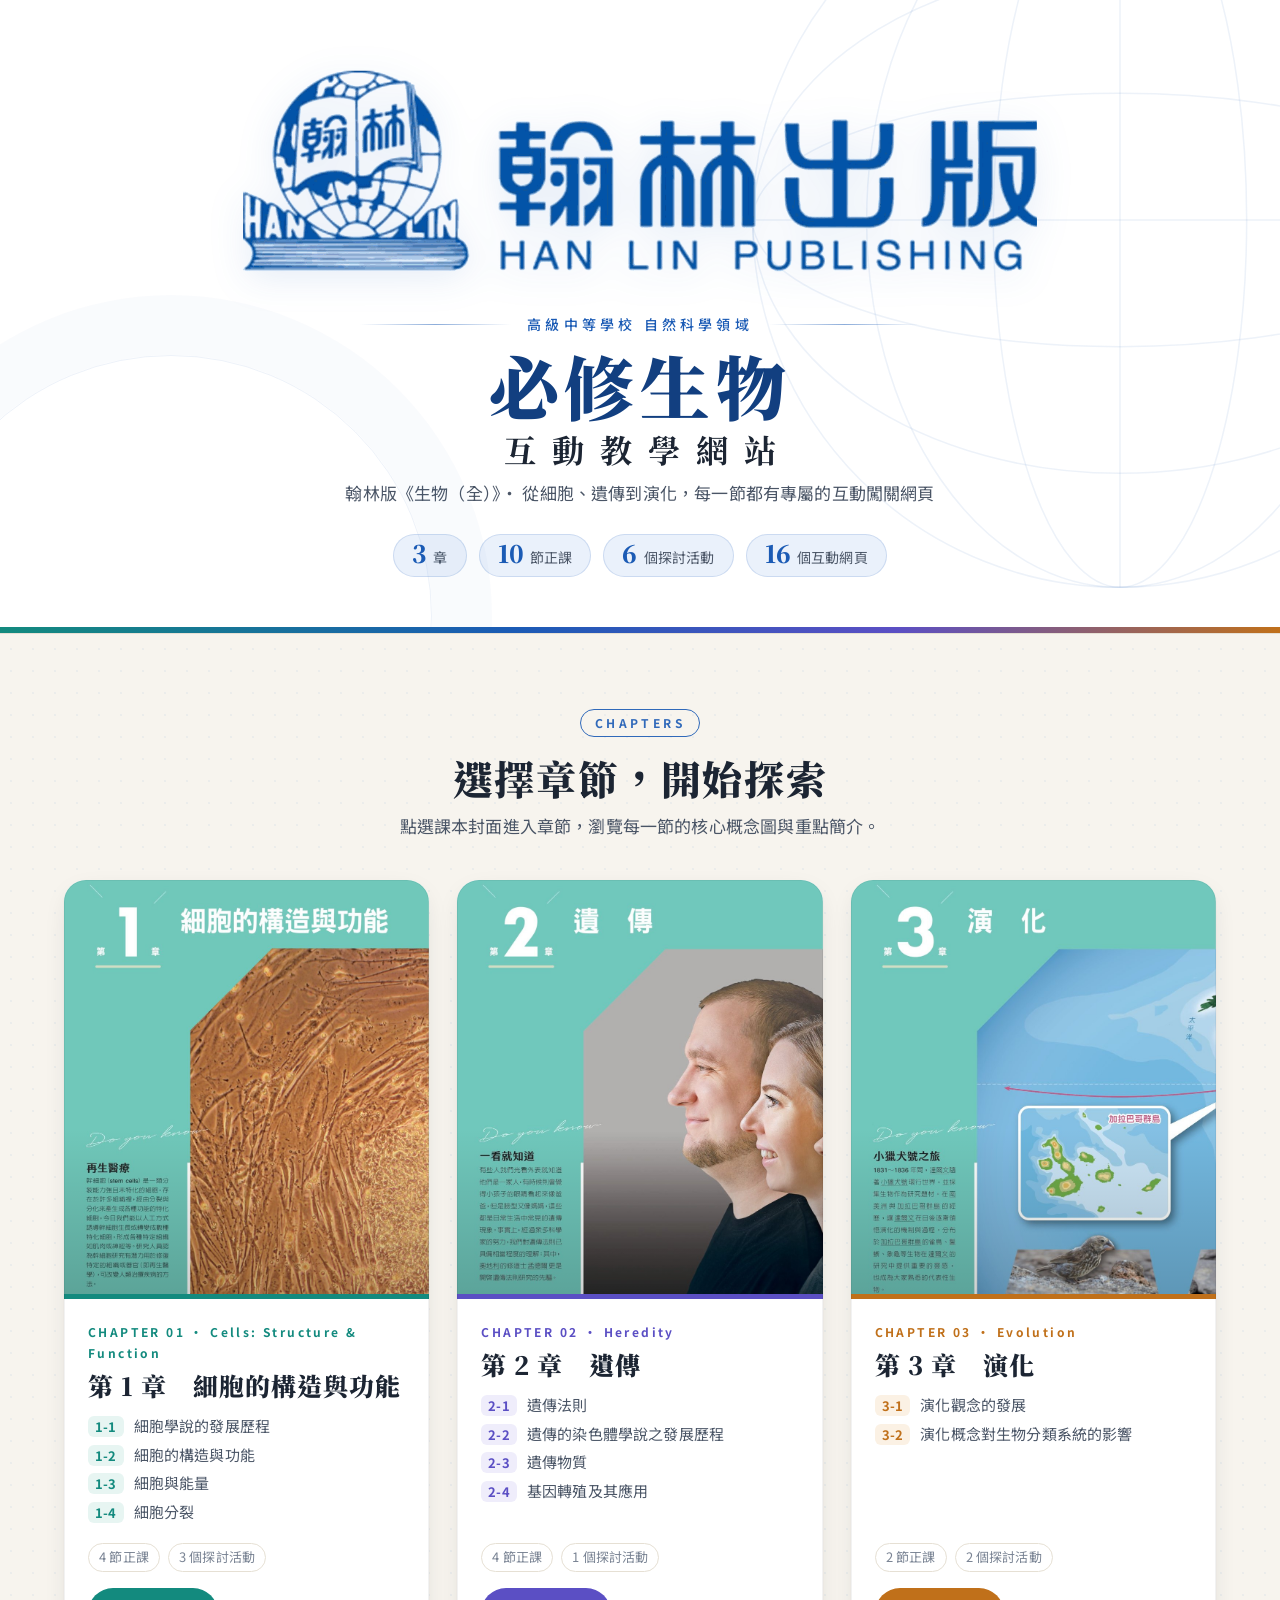
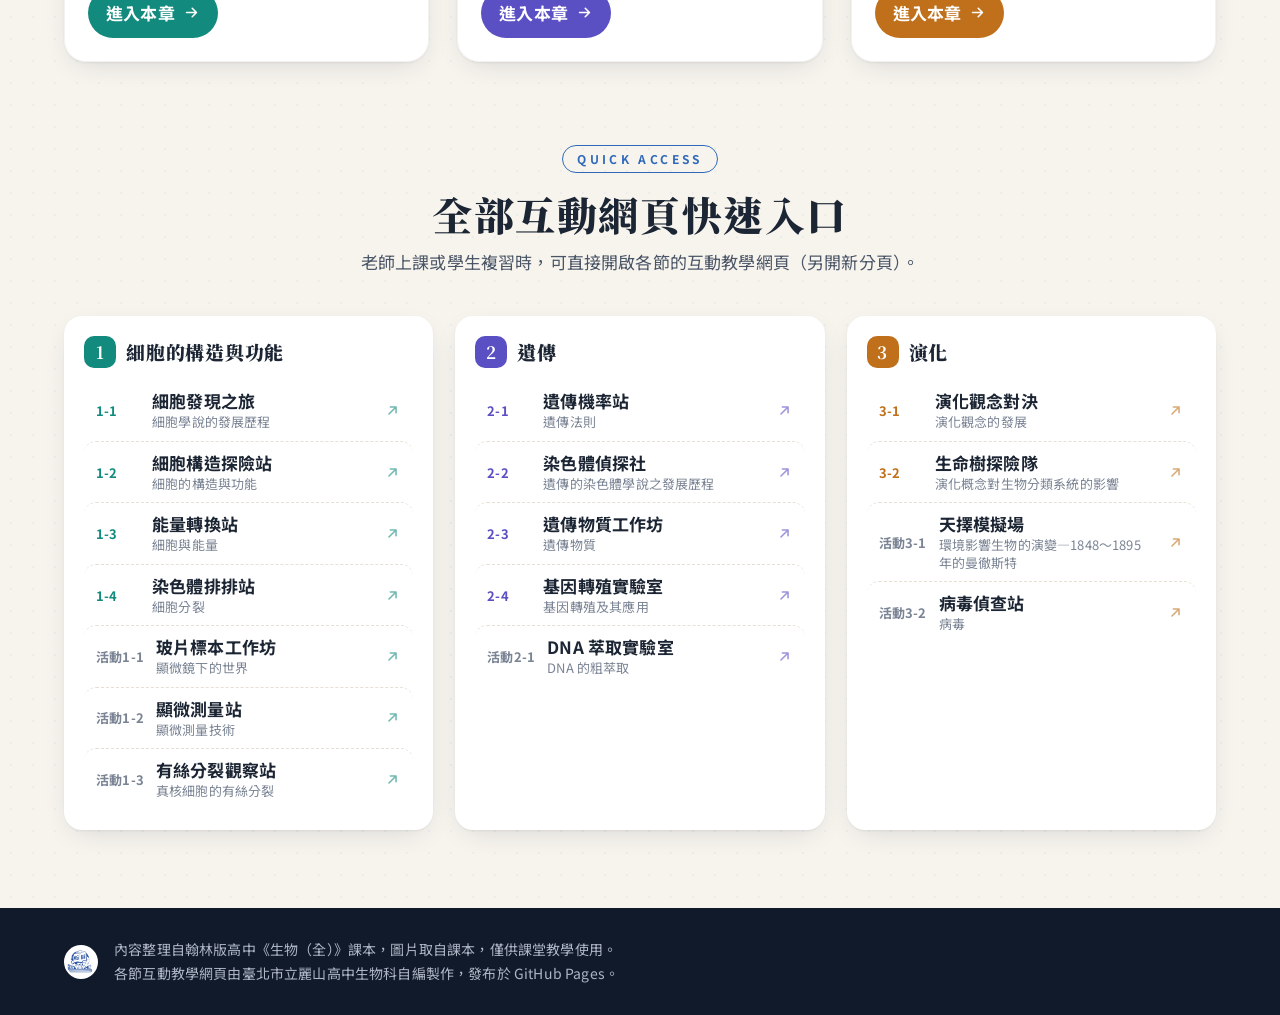
==== index.html @ 683e41cd "feat: 發布翰林版必修生物質感新版集合教學網站" ====
<!doctype html>
<html lang="zh-Hant">
<head>
<meta charset="utf-8">
<meta name="viewport" content="width=device-width, initial-scale=1">
<title>翰林版 必修生物｜互動教學網站</title>
<meta name="description" content="翰林版高中必修生物（生物（全））三章十節與探討活動的互動教學網頁入口">
<meta name="theme-color" content="#1b5bb5">
<link rel="icon" href="img/hanlin-logo.png">
<link rel="preconnect" href="https://fonts.googleapis.com">
<link rel="preconnect" href="https://fonts.gstatic.com" crossorigin>
<link href="https://fonts.googleapis.com/css2?family=Noto+Sans+TC:wght@400;500;700&family=Noto+Serif+TC:wght@600;700;900&display=swap" rel="stylesheet">
<link rel="stylesheet" href="style.css">
<script>document.documentElement.classList.add('js')</script>
</head>
<body class="home">
<header class="hero">
  <svg class="globe" viewBox="0 0 600 600" aria-hidden="true">
    <g fill="none" stroke="currentColor" stroke-width="1.2">
      <circle cx="300" cy="300" r="290"/>
      <ellipse cx="300" cy="300" rx="200" ry="290"/><ellipse cx="300" cy="300" rx="100" ry="290"/><line x1="300" y1="10" x2="300" y2="590"/>
      <ellipse cx="300" cy="300" rx="290" ry="200"/><ellipse cx="300" cy="300" rx="290" ry="100"/><line x1="10" y1="300" x2="590" y2="300"/>
    </g>
  </svg>
  <div class="hero-in">
    <img class="hero-logo" src="img/hanlin-logo-wide.png" alt="翰林出版 HAN LIN PUBLISHING" width="1240" height="324">
    <div class="hero-rule"><span></span><em>高級中等學校 自然科學領域</em><span></span></div>
    <h1>必修生物<span>互動教學網站</span></h1>
    <p class="hero-sub">翰林版《生物（全）》· 從細胞、遺傳到演化，每一節都有專屬的互動闖關網頁</p>
    <ul class="stats">
      <li><b>3</b><span>章</span></li><li><b>10</b><span>節正課</span></li><li><b>6</b><span>個探討活動</span></li><li><b>16</b><span>個互動網頁</span></li>
    </ul>
  </div>
</header>
<main>
  <section class="wrap">
    <div class="sec-head reveal"><span class="eyebrow">CHAPTERS</span><h2>選擇章節，開始探索</h2><p>點選課本封面進入章節，瀏覽每一節的核心概念圖與重點簡介。</p></div>
    <div class="ch-grid">
      <a class="ch-card reveal" href="chapter1.html" style="--a:#138a7e;--a2:#5cc3b4;--t:#e7f5f2">
        <div class="ch-cover"><img src="img/cover1.jpg" alt="第1章 細胞的構造與功能 課本封面" loading="lazy"></div>
        <div class="ch-body">
          <div class="ch-kicker">CHAPTER 01 · Cells: Structure &amp; Function</div>
          <h2>第 1 章　細胞的構造與功能</h2>
          <ul class="ch-list"><li><span>1-1</span>細胞學說的發展歷程</li><li><span>1-2</span>細胞的構造與功能</li><li><span>1-3</span>細胞與能量</li><li><span>1-4</span>細胞分裂</li></ul>
          <div class="ch-meta"><span>4 節正課</span><span>3 個探討活動</span></div>
          <span class="ch-go">進入本章 <svg class="ic" viewBox="0 0 24 24" aria-hidden="true"><path d="M5 12h14M13 6l6 6-6 6" fill="none" stroke="currentColor" stroke-width="2.2" stroke-linecap="round" stroke-linejoin="round"/></svg></span>
        </div>
      </a>
      <a class="ch-card reveal" href="chapter2.html" style="--a:#5b4fc4;--a2:#9d93ec;--t:#efedfb">
        <div class="ch-cover"><img src="img/cover2.jpg" alt="第2章 遺傳 課本封面" loading="lazy"></div>
        <div class="ch-body">
          <div class="ch-kicker">CHAPTER 02 · Heredity</div>
          <h2>第 2 章　遺傳</h2>
          <ul class="ch-list"><li><span>2-1</span>遺傳法則</li><li><span>2-2</span>遺傳的染色體學說之發展歷程</li><li><span>2-3</span>遺傳物質</li><li><span>2-4</span>基因轉殖及其應用</li></ul>
          <div class="ch-meta"><span>4 節正課</span><span>1 個探討活動</span></div>
          <span class="ch-go">進入本章 <svg class="ic" viewBox="0 0 24 24" aria-hidden="true"><path d="M5 12h14M13 6l6 6-6 6" fill="none" stroke="currentColor" stroke-width="2.2" stroke-linecap="round" stroke-linejoin="round"/></svg></span>
        </div>
      </a>
      <a class="ch-card reveal" href="chapter3.html" style="--a:#c0701a;--a2:#eab061;--t:#fbf1e4">
        <div class="ch-cover"><img src="img/cover3.jpg" alt="第3章 演化 課本封面" loading="lazy"></div>
        <div class="ch-body">
          <div class="ch-kicker">CHAPTER 03 · Evolution</div>
          <h2>第 3 章　演化</h2>
          <ul class="ch-list"><li><span>3-1</span>演化觀念的發展</li><li><span>3-2</span>演化概念對生物分類系統的影響</li></ul>
          <div class="ch-meta"><span>2 節正課</span><span>2 個探討活動</span></div>
          <span class="ch-go">進入本章 <svg class="ic" viewBox="0 0 24 24" aria-hidden="true"><path d="M5 12h14M13 6l6 6-6 6" fill="none" stroke="currentColor" stroke-width="2.2" stroke-linecap="round" stroke-linejoin="round"/></svg></span>
        </div>
      </a>
    </div>
  </section>
  <section class="wrap quick-wrap">
    <div class="sec-head reveal"><span class="eyebrow">QUICK ACCESS</span><h2>全部互動網頁快速入口</h2><p>老師上課或學生複習時，可直接開啟各節的互動教學網頁（另開新分頁）。</p></div>
    <div class="quick"><div class="qcol reveal" style="--a:#138a7e;--t:#e7f5f2"><h3><b>1</b>細胞的構造與功能</h3><a target="_blank" rel="noopener" href="https://froglssh.github.io/cell-discovery-journey-v2-web/" class="q"><span class="q-code">1-1</span><span class="q-t">細胞發現之旅<small>細胞學說的發展歷程</small></span><svg class="ic" viewBox="0 0 24 24" aria-hidden="true"><path d="M7 17 17 7M9 7h8v8" fill="none" stroke="currentColor" stroke-width="2.2" stroke-linecap="round" stroke-linejoin="round"/></svg></a><a target="_blank" rel="noopener" href="https://froglssh.github.io/cell-structure-exploration-v2-web/" class="q"><span class="q-code">1-2</span><span class="q-t">細胞構造探險站<small>細胞的構造與功能</small></span><svg class="ic" viewBox="0 0 24 24" aria-hidden="true"><path d="M7 17 17 7M9 7h8v8" fill="none" stroke="currentColor" stroke-width="2.2" stroke-linecap="round" stroke-linejoin="round"/></svg></a><a target="_blank" rel="noopener" href="https://froglssh.github.io/energy-conversion-station-v2-web/" class="q"><span class="q-code">1-3</span><span class="q-t">能量轉換站<small>細胞與能量</small></span><svg class="ic" viewBox="0 0 24 24" aria-hidden="true"><path d="M7 17 17 7M9 7h8v8" fill="none" stroke="currentColor" stroke-width="2.2" stroke-linecap="round" stroke-linejoin="round"/></svg></a><a target="_blank" rel="noopener" href="https://froglssh.github.io/chromosome-sorting-v2-web/" class="q"><span class="q-code">1-4</span><span class="q-t">染色體排排站<small>細胞分裂</small></span><svg class="ic" viewBox="0 0 24 24" aria-hidden="true"><path d="M7 17 17 7M9 7h8v8" fill="none" stroke="currentColor" stroke-width="2.2" stroke-linecap="round" stroke-linejoin="round"/></svg></a><a target="_blank" rel="noopener" href="https://froglssh.github.io/slide-preparation-workshop-v2-web/" class="q q-lab"><span class="q-code">活動1-1</span><span class="q-t">玻片標本工作坊<small>顯微鏡下的世界</small></span><svg class="ic" viewBox="0 0 24 24" aria-hidden="true"><path d="M7 17 17 7M9 7h8v8" fill="none" stroke="currentColor" stroke-width="2.2" stroke-linecap="round" stroke-linejoin="round"/></svg></a><a target="_blank" rel="noopener" href="https://froglssh.github.io/micrometry-station-v2-web/" class="q q-lab"><span class="q-code">活動1-2</span><span class="q-t">顯微測量站<small>顯微測量技術</small></span><svg class="ic" viewBox="0 0 24 24" aria-hidden="true"><path d="M7 17 17 7M9 7h8v8" fill="none" stroke="currentColor" stroke-width="2.2" stroke-linecap="round" stroke-linejoin="round"/></svg></a><a target="_blank" rel="noopener" href="https://froglssh.github.io/mitosis-observation-station-v2-web/" class="q q-lab"><span class="q-code">活動1-3</span><span class="q-t">有絲分裂觀察站<small>真核細胞的有絲分裂</small></span><svg class="ic" viewBox="0 0 24 24" aria-hidden="true"><path d="M7 17 17 7M9 7h8v8" fill="none" stroke="currentColor" stroke-width="2.2" stroke-linecap="round" stroke-linejoin="round"/></svg></a></div><div class="qcol reveal" style="--a:#5b4fc4;--t:#efedfb"><h3><b>2</b>遺傳</h3><a target="_blank" rel="noopener" href="https://froglssh.github.io/genetics-probability-v2-web/" class="q"><span class="q-code">2-1</span><span class="q-t">遺傳機率站<small>遺傳法則</small></span><svg class="ic" viewBox="0 0 24 24" aria-hidden="true"><path d="M7 17 17 7M9 7h8v8" fill="none" stroke="currentColor" stroke-width="2.2" stroke-linecap="round" stroke-linejoin="round"/></svg></a><a target="_blank" rel="noopener" href="https://froglssh.github.io/chromosome-detective-v2-web/" class="q"><span class="q-code">2-2</span><span class="q-t">染色體偵探社<small>遺傳的染色體學說之發展歷程</small></span><svg class="ic" viewBox="0 0 24 24" aria-hidden="true"><path d="M7 17 17 7M9 7h8v8" fill="none" stroke="currentColor" stroke-width="2.2" stroke-linecap="round" stroke-linejoin="round"/></svg></a><a target="_blank" rel="noopener" href="https://froglssh.github.io/genetic-material-workshop-v2-web/" class="q"><span class="q-code">2-3</span><span class="q-t">遺傳物質工作坊<small>遺傳物質</small></span><svg class="ic" viewBox="0 0 24 24" aria-hidden="true"><path d="M7 17 17 7M9 7h8v8" fill="none" stroke="currentColor" stroke-width="2.2" stroke-linecap="round" stroke-linejoin="round"/></svg></a><a target="_blank" rel="noopener" href="https://froglssh.github.io/genetic-engineering-lab-v2-web/" class="q"><span class="q-code">2-4</span><span class="q-t">基因轉殖實驗室<small>基因轉殖及其應用</small></span><svg class="ic" viewBox="0 0 24 24" aria-hidden="true"><path d="M7 17 17 7M9 7h8v8" fill="none" stroke="currentColor" stroke-width="2.2" stroke-linecap="round" stroke-linejoin="round"/></svg></a><a target="_blank" rel="noopener" href="https://froglssh.github.io/dna-extraction-lab-v2-web/" class="q q-lab"><span class="q-code">活動2-1</span><span class="q-t">DNA 萃取實驗室<small>DNA 的粗萃取</small></span><svg class="ic" viewBox="0 0 24 24" aria-hidden="true"><path d="M7 17 17 7M9 7h8v8" fill="none" stroke="currentColor" stroke-width="2.2" stroke-linecap="round" stroke-linejoin="round"/></svg></a></div><div class="qcol reveal" style="--a:#c0701a;--t:#fbf1e4"><h3><b>3</b>演化</h3><a target="_blank" rel="noopener" href="https://froglssh.github.io/evolution-concepts-duel-v2-web/" class="q"><span class="q-code">3-1</span><span class="q-t">演化觀念對決<small>演化觀念的發展</small></span><svg class="ic" viewBox="0 0 24 24" aria-hidden="true"><path d="M7 17 17 7M9 7h8v8" fill="none" stroke="currentColor" stroke-width="2.2" stroke-linecap="round" stroke-linejoin="round"/></svg></a><a target="_blank" rel="noopener" href="https://froglssh.github.io/tree-of-life-v2-web/" class="q"><span class="q-code">3-2</span><span class="q-t">生命樹探險隊<small>演化概念對生物分類系統的影響</small></span><svg class="ic" viewBox="0 0 24 24" aria-hidden="true"><path d="M7 17 17 7M9 7h8v8" fill="none" stroke="currentColor" stroke-width="2.2" stroke-linecap="round" stroke-linejoin="round"/></svg></a><a target="_blank" rel="noopener" href="https://froglssh.github.io/natural-selection-simulation-v2-web/" class="q q-lab"><span class="q-code">活動3-1</span><span class="q-t">天擇模擬場<small>環境影響生物的演變—1848～1895 年的曼徹斯特</small></span><svg class="ic" viewBox="0 0 24 24" aria-hidden="true"><path d="M7 17 17 7M9 7h8v8" fill="none" stroke="currentColor" stroke-width="2.2" stroke-linecap="round" stroke-linejoin="round"/></svg></a><a target="_blank" rel="noopener" href="https://froglssh.github.io/virus-investigation-station-v2-web/" class="q q-lab"><span class="q-code">活動3-2</span><span class="q-t">病毒偵查站<small>病毒</small></span><svg class="ic" viewBox="0 0 24 24" aria-hidden="true"><path d="M7 17 17 7M9 7h8v8" fill="none" stroke="currentColor" stroke-width="2.2" stroke-linecap="round" stroke-linejoin="round"/></svg></a></div></div>
  </section>
</main>
<footer class="foot">
  <div class="foot-in">
    <img src="img/hanlin-logo.png" alt="" width="34" height="34">
    <p>內容整理自翰林版高中《生物（全）》課本，圖片取自課本，僅供課堂教學使用。<br>各節互動教學網頁由臺北市立麗山高中生物科自編製作，發布於 GitHub Pages。</p>
  </div>
</footer>
<div class="lightbox" id="lightbox" hidden>
  <button class="lb-close" aria-label="關閉">×</button>
  <figure><img alt=""><figcaption></figcaption></figure>
</div>
<script src="app.js"></script>
</body>
</html>
---- style.css ----
/* 翰林版 必修生物 互動教學網站 */
:root{
  --hl:#1b5bb5;          /* 翰林藍 */
  --hl-d:#123f80;
  --ink:#1c2533;
  --ink-2:#4a5566;
  --ink-3:#7a8494;
  --paper:#f7f4ee;
  --card:#ffffff;
  --line:#e6e0d4;
  --a:#1b5bb5; --a2:#6a9be0; --t:#eaf1fb;
  --r:18px;
  --shadow:0 1px 2px rgba(28,37,51,.06),0 8px 28px -10px rgba(28,37,51,.18);
  --shadow-h:0 2px 4px rgba(28,37,51,.06),0 22px 48px -16px rgba(28,37,51,.30);
  --serif:"Noto Serif TC","Songti TC","PMingLiU",serif;
  --sans:"Noto Sans TC","PingFang TC","Microsoft JhengHei",system-ui,sans-serif;
}
*{box-sizing:border-box}
html{scroll-behavior:smooth;-webkit-text-size-adjust:100%}
body{margin:0;background:var(--paper);color:var(--ink);font-family:var(--sans);font-size:17px;line-height:1.75;letter-spacing:.01em;
  background-image:radial-gradient(rgba(27,91,181,.05) 1px,transparent 1px);background-size:22px 22px}
img{max-width:100%;display:block}
a{color:inherit}
.ic{width:1em;height:1em;flex:none}
.wrap{max-width:1200px;margin:0 auto;padding:0 24px}

/* ---------- reveal ---------- */
.js .reveal{opacity:0;transform:translateY(22px);transition:opacity .7s ease,transform .7s cubic-bezier(.2,.7,.2,1)}
.js .reveal.in{opacity:1;transform:none}
@media (prefers-reduced-motion:reduce){.js .reveal{opacity:1;transform:none;transition:none}html{scroll-behavior:auto}}

/* ---------- section heading ---------- */
.sec-head{text-align:center;max-width:720px;margin:0 auto 40px}
.eyebrow{display:inline-block;font:700 12px/1 var(--sans);letter-spacing:.28em;color:var(--a);padding:7px 14px;border:1px solid currentColor;border-radius:99px;opacity:.9}
.sec-head h2{font:900 clamp(28px,4vw,40px)/1.25 var(--serif);margin:16px 0 8px;letter-spacing:.04em}
.sec-head p{color:var(--ink-2);margin:0}

/* =============== HOME =============== */
.hero{position:relative;overflow:hidden;background:#fff;border-bottom:1px solid var(--line);padding:64px 24px 56px;text-align:center}
.hero::after{content:"";position:absolute;inset:auto 0 0 0;height:6px;background:linear-gradient(90deg,#138a7e,#1b5bb5 40%,#5b4fc4 70%,#c0701a)}
.globe{position:absolute;width:760px;right:-220px;top:-160px;color:rgba(27,91,181,.08);pointer-events:none}
.globe + .hero-in::before{content:"";position:absolute;width:520px;height:520px;left:-240px;bottom:-300px;border-radius:50%;border:1.2px solid rgba(27,91,181,.08);box-shadow:0 0 0 60px rgba(27,91,181,.025)}
.hero-in{position:relative;max-width:980px;margin:0 auto}
.hero-logo{width:min(820px,92%);height:auto;margin:0 auto;filter:drop-shadow(0 6px 18px rgba(27,91,181,.12));animation:rise .9s cubic-bezier(.2,.7,.2,1) both}
.hero-rule{display:flex;align-items:center;gap:16px;justify-content:center;margin:34px auto 8px;max-width:560px;color:var(--hl)}
.hero-rule span{flex:1;height:1px;background:linear-gradient(90deg,transparent,rgba(27,91,181,.5),transparent)}
.hero-rule em{font-style:normal;font-size:14px;letter-spacing:.3em;font-weight:500}
.hero h1{font:900 clamp(38px,6.4vw,70px)/1.15 var(--serif);margin:6px 0 10px;color:var(--hl-d);letter-spacing:.08em;animation:rise .9s .1s cubic-bezier(.2,.7,.2,1) both}
.hero h1 span{display:block;font-size:.46em;letter-spacing:.5em;color:var(--ink);font-weight:700;margin-top:6px;padding-left:.5em}
.hero-sub{color:var(--ink-2);margin:10px auto 26px;max-width:640px}
.stats{list-style:none;display:flex;justify-content:center;flex-wrap:wrap;gap:12px;margin:0;padding:0}
.stats li{display:flex;align-items:baseline;gap:6px;background:var(--t);border:1px solid rgba(27,91,181,.15);border-radius:99px;padding:6px 18px}
.stats b{font:900 24px/1 var(--serif);color:var(--hl)}
.stats span{font-size:14px;color:var(--ink-2)}
@keyframes rise{from{opacity:0;transform:translateY(16px)}to{opacity:1;transform:none}}

.home main > section{padding-top:72px;padding-bottom:8px}
.ch-grid{display:grid;grid-template-columns:repeat(3,1fr);gap:28px}
.ch-card{display:flex;flex-direction:column;text-decoration:none;background:var(--card);border-radius:22px;overflow:hidden;box-shadow:var(--shadow);transition:transform .45s cubic-bezier(.2,.7,.2,1),box-shadow .45s;position:relative;isolation:isolate}
.ch-card::before{content:"";position:absolute;inset:0;border-radius:inherit;border:1px solid rgba(0,0,0,.05);pointer-events:none;z-index:2}
.ch-card:hover{transform:translateY(-8px);box-shadow:var(--shadow-h)}
.ch-cover{aspect-ratio:3/3.4;overflow:hidden;background:var(--t);position:relative}
.ch-cover img{width:100%;height:100%;object-fit:cover;object-position:top;transition:transform 1.2s cubic-bezier(.2,.7,.2,1)}
.ch-card:hover .ch-cover img{transform:scale(1.06)}
.ch-cover::after{content:"";position:absolute;inset:auto 0 0 0;height:40%;background:linear-gradient(transparent,rgba(0,0,0,.18))}
.ch-body{padding:22px 24px 24px;display:flex;flex-direction:column;flex:1;border-top:5px solid var(--a)}
.ch-kicker{font-size:12px;letter-spacing:.2em;color:var(--a);font-weight:700}
.ch-body h2{font:900 25px/1.35 var(--serif);margin:6px 0 12px;letter-spacing:.04em}
.ch-list{list-style:none;margin:0 0 14px;padding:0;display:grid;gap:6px}
.ch-list li{font-size:15px;color:var(--ink-2);display:flex;gap:10px;align-items:baseline;line-height:1.5}
.ch-list span{font:700 13px/1 var(--sans);color:var(--a);background:var(--t);border-radius:6px;padding:4px 7px;flex:none}
.ch-meta{display:flex;gap:8px;margin-top:auto;padding-top:6px;font-size:13px;color:var(--ink-3)}
.ch-meta span{border:1px solid var(--line);border-radius:99px;padding:2px 10px}
.ch-go{margin-top:16px;display:inline-flex;align-items:center;gap:8px;font-weight:700;color:#fff;background:var(--a);align-self:flex-start;padding:10px 18px;border-radius:99px;transition:gap .3s,filter .3s}
.ch-card:hover .ch-go{gap:14px;filter:brightness(1.08)}

.quick-wrap{padding-bottom:40px}
.quick{display:grid;grid-template-columns:repeat(3,1fr);gap:22px}
.qcol{background:var(--card);border-radius:var(--r);padding:20px;box-shadow:var(--shadow)}
.qcol h3{display:flex;align-items:center;gap:10px;font:900 19px/1.3 var(--serif);margin:0 0 12px;letter-spacing:.04em}
.qcol h3 b{display:grid;place-items:center;width:32px;height:32px;border-radius:10px;background:var(--a);color:#fff;font-size:17px}
.q{display:flex;align-items:center;gap:12px;padding:10px 12px;border-radius:12px;text-decoration:none;transition:background .25s,transform .25s}
.q + .q{border-top:1px dashed var(--line)}
.q:hover{background:var(--t);transform:translateX(4px)}
.q-code{font:700 13px/1 var(--sans);color:var(--a);min-width:44px}
.q.q-lab .q-code{color:var(--ink-3)}
.q-t{flex:1;font-weight:700;line-height:1.35}
.q-t small{display:block;font-weight:400;font-size:13px;color:var(--ink-3)}
.q .ic{color:var(--a);opacity:.6}

/* =============== TOPBAR =============== */
.topbar{position:sticky;top:0;z-index:50;background:rgba(255,255,255,.86);backdrop-filter:saturate(1.4) blur(14px);-webkit-backdrop-filter:saturate(1.4) blur(14px);border-bottom:1px solid var(--line)}
.topbar-in{max-width:1200px;margin:0 auto;padding:10px 24px;display:flex;align-items:center;gap:20px}
.brand{display:flex;align-items:center;gap:10px;text-decoration:none;flex:none}
.brand img{width:40px;height:40px}
.brand-t{font:900 18px/1.1 var(--serif);color:var(--hl-d);letter-spacing:.08em}
.brand-t small{display:block;font:500 11px/1.2 var(--sans);letter-spacing:.2em;color:var(--hl)}
.nav{display:flex;gap:6px;margin-left:auto;overflow-x:auto;scrollbar-width:none}
.nav::-webkit-scrollbar{display:none}
.nav-ch{display:flex;align-items:center;gap:8px;text-decoration:none;padding:7px 14px 7px 8px;border-radius:99px;font-size:15px;color:var(--ink-2);white-space:nowrap;transition:background .25s,color .25s}
.nav-ch b{display:grid;place-items:center;width:24px;height:24px;border-radius:50%;background:#eef0f3;color:var(--ink-2);font-size:13px;transition:inherit}
.nav-ch:hover{background:#f1f3f6;color:var(--ink)}
.nav-ch.on{background:var(--a);color:#fff}
.nav-ch.on b{background:rgba(255,255,255,.25);color:#fff}

/* =============== CHAPTER =============== */
.ch-hero{background:linear-gradient(135deg,var(--t) 0%,#fff 70%);border-bottom:1px solid var(--line);position:relative;overflow:hidden}
.ch-hero::before{content:"";position:absolute;width:560px;height:560px;border-radius:50%;right:-160px;top:-220px;background:radial-gradient(circle,color-mix(in srgb,var(--a2) 35%,transparent),transparent 70%);opacity:.7}
.ch-hero-in{position:relative;max-width:1200px;margin:0 auto;padding:56px 24px 60px;display:grid;grid-template-columns:1.35fr .65fr;gap:48px;align-items:center}
.ch-hero .ch-kicker{font-size:13px}
.ch-hero h1{display:flex;align-items:center;gap:22px;margin:10px 0 18px}
.ch-hero h1 .big{font:900 clamp(96px,13vw,150px)/.8 var(--serif);color:var(--a);letter-spacing:-.02em;text-shadow:6px 6px 0 color-mix(in srgb,var(--a2) 35%,transparent)}
.ch-hero h1 .t{font:700 18px/1.4 var(--serif);color:var(--ink-2);letter-spacing:.1em}
.ch-hero h1 strong{display:block;font-weight:900;font-size:clamp(30px,4.4vw,48px);color:var(--ink);letter-spacing:.06em;line-height:1.2}
.lead{font-size:18px;color:var(--ink-2);max-width:620px;margin:0 0 24px}
.jump{display:flex;flex-wrap:wrap;gap:10px}
.jump a{display:inline-flex;align-items:center;gap:8px;text-decoration:none;background:#fff;border:1px solid var(--line);border-radius:99px;padding:6px 14px 6px 6px;font-size:15px;transition:border-color .25s,transform .25s,box-shadow .25s}
.jump a b{background:var(--a);color:#fff;border-radius:99px;padding:3px 9px;font-size:13px}
.jump a.j-lab b{background:var(--ink-2)}
.jump a:hover{border-color:var(--a);transform:translateY(-2px);box-shadow:0 6px 16px -8px rgba(0,0,0,.3)}
.ch-hero-cover{justify-self:center;width:min(300px,100%);transform:rotate(3deg);transition:transform .6s cubic-bezier(.2,.7,.2,1)}
.ch-hero-cover:hover{transform:rotate(0) scale(1.02)}
.ch-hero-cover img{border-radius:14px;box-shadow:0 30px 60px -24px rgba(0,0,0,.45),0 0 0 8px #fff}

.units{padding-top:64px}
.unit{display:grid;grid-template-columns:1.1fr .9fr;gap:0;background:var(--card);border-radius:24px;box-shadow:var(--shadow);overflow:hidden;margin-bottom:44px;scroll-margin-top:90px}
.unit.flip{grid-template-columns:.9fr 1.1fr}
.unit.flip .fig{order:2}
.fig{margin:0;background:linear-gradient(160deg,#fff,var(--t));padding:28px;display:flex;flex-direction:column;justify-content:center;gap:12px;position:relative}
.fig-btn{all:unset;cursor:zoom-in;position:relative;display:block;border-radius:14px;overflow:hidden;background:#fff;box-shadow:0 1px 0 rgba(0,0,0,.04),0 10px 30px -14px rgba(0,0,0,.25);transition:transform .5s cubic-bezier(.2,.7,.2,1),box-shadow .5s}
.fig-btn img{width:100%;height:auto;max-height:520px;object-fit:contain;margin:0 auto}
.fig-btn:hover{transform:translateY(-3px) scale(1.01);box-shadow:0 22px 44px -18px rgba(0,0,0,.35)}
.fig-btn:focus-visible{outline:3px solid var(--a);outline-offset:3px}
.zoom{position:absolute;right:10px;bottom:10px;display:inline-flex;align-items:center;gap:5px;font-size:13px;background:rgba(28,37,51,.72);color:#fff;border-radius:99px;padding:4px 11px;opacity:0;transform:translateY(4px);transition:.3s}
.fig-btn:hover .zoom,.fig-btn:focus-visible .zoom{opacity:1;transform:none}
.fig figcaption{font-size:13.5px;color:var(--ink-3);text-align:center}
.unit-body{padding:40px 44px;display:flex;flex-direction:column}
.unit-top{display:flex;align-items:center;gap:12px;flex-wrap:wrap}
.code{font:900 40px/1 var(--serif);color:var(--a);letter-spacing:.02em}
.code.sm{font-size:22px;font-family:var(--sans);font-weight:700;background:var(--t);padding:6px 12px;border-radius:10px}
.web-pill{font-size:13px;font-weight:700;color:var(--a);background:var(--t);border:1px solid color-mix(in srgb,var(--a) 25%,transparent);padding:4px 12px;border-radius:99px}
.unit-body h2{font:900 clamp(26px,3vw,34px)/1.3 var(--serif);margin:12px 0 14px;letter-spacing:.04em}
.intro{display:block;text-decoration:none;border-left:4px solid var(--a);padding:6px 0 6px 18px;margin:0 0 20px;border-radius:0 8px 8px 0;transition:background .3s}
.intro p{margin:0;color:var(--ink);text-align:justify}
.intro-hint{display:inline-flex;align-items:center;gap:6px;margin-top:8px;font-size:14px;font-weight:700;color:var(--a);opacity:.75;transition:opacity .3s,gap .3s}
.intro:hover{background:var(--t)}
.intro:hover .intro-hint{opacity:1;gap:10px}
.intro:hover p{text-decoration:underline;text-decoration-color:color-mix(in srgb,var(--a) 40%,transparent);text-underline-offset:5px}
.subs{background:#faf9f6;border:1px solid var(--line);border-radius:14px;padding:14px 18px;margin-bottom:16px}
.subs h3{margin:0 0 6px;font-size:14px;letter-spacing:.2em;color:var(--ink-3)}
.subs ol{margin:0;padding-left:1.2em;font-size:15.5px;color:var(--ink-2);line-height:1.8}
.subs li::marker{color:var(--a);font-weight:700}
.tags{display:flex;flex-wrap:wrap;gap:8px;margin-bottom:24px}
.tags span{font-size:13.5px;padding:3px 12px;border-radius:99px;background:#fff;border:1px solid var(--line);color:var(--ink-2)}
.tags span::before{content:"# ";color:var(--a);font-weight:700}
.btn{margin-top:auto;align-self:flex-start;display:inline-flex;align-items:center;gap:10px;text-decoration:none;font-weight:700;font-size:16px;color:#fff;background:linear-gradient(135deg,var(--a),color-mix(in srgb,var(--a) 70%,#000));padding:13px 24px;border-radius:99px;box-shadow:0 10px 24px -10px var(--a);transition:transform .3s,box-shadow .3s,gap .3s}
.btn:hover{transform:translateY(-2px);box-shadow:0 16px 30px -12px var(--a);gap:14px}
.btn.ghost{background:#fff;color:var(--a);border:1.5px solid var(--a);box-shadow:none}
.btn.ghost:hover{background:var(--a);color:#fff}

.labs{padding:40px 0 20px;scroll-margin-top:80px}
.lab-grid{display:grid;grid-template-columns:repeat(3,1fr);gap:26px}
.lab-grid.one{grid-template-columns:minmax(0,760px);justify-content:center}
.lab-grid.one .lab{flex-direction:row}
.lab-grid.one .lab-fig{flex:0 0 44%;aspect-ratio:auto}
.lab{display:flex;flex-direction:column;background:var(--card);border-radius:20px;overflow:hidden;box-shadow:var(--shadow);transition:transform .4s,box-shadow .4s;scroll-margin-top:90px}
.lab:hover{transform:translateY(-5px);box-shadow:var(--shadow-h)}
.lab-fig{border-radius:0!important;box-shadow:none!important;aspect-ratio:4/3;background:linear-gradient(160deg,#fff,var(--t))!important;display:flex!important;align-items:center;justify-content:center;padding:14px;transform:none!important}
.lab-fig img{max-height:100%;width:auto;max-width:100%;height:100%;object-fit:contain;border-radius:8px}
.lab-body{padding:22px 24px 24px;display:flex;flex-direction:column;flex:1}
.lab-body h3{font:900 21px/1.4 var(--serif);margin:12px 0 10px;letter-spacing:.03em}
.lab .intro{padding-left:14px;margin-bottom:18px;border-left-width:3px}
.lab .intro p{font-size:15.5px}

.pager{display:grid;grid-template-columns:1fr 1fr;gap:18px;margin:40px 0 70px}
.pg{text-decoration:none;background:var(--card);border-radius:16px;padding:18px 24px;box-shadow:var(--shadow);font:700 18px/1.4 var(--serif);transition:transform .3s,box-shadow .3s}
.pg small{display:block;font:500 13px/1.4 var(--sans);color:var(--ink-3);letter-spacing:.15em}
.pg.next{text-align:right}
.pg:hover{transform:translateY(-3px);box-shadow:var(--shadow-h)}

/* ---------- footer ---------- */
.foot{margin-top:60px;background:#101a2b;color:#aeb6c4;font-size:14px}
.home .foot{margin-top:70px}
.foot-in{max-width:1200px;margin:0 auto;padding:30px 24px;display:flex;gap:16px;align-items:center}
.foot img{background:#fff;border-radius:50%;padding:2px;flex:none}
.foot p{margin:0;line-height:1.7}

/* ---------- lightbox ---------- */
.lightbox{position:fixed;inset:0;z-index:100;background:rgba(12,18,28,.9);display:grid;place-items:center;padding:28px;animation:fade .25s}
.lightbox[hidden]{display:none}
.lightbox figure{margin:0;max-width:min(1400px,96vw);max-height:92vh;display:flex;flex-direction:column;align-items:center;gap:12px}
.lightbox img{max-width:100%;max-height:84vh;object-fit:contain;background:#fff;border-radius:10px;box-shadow:0 30px 80px rgba(0,0,0,.5)}
.lightbox figcaption{color:#dfe5ee;font-size:15px;text-align:center}
.lb-close{position:absolute;top:14px;right:18px;width:46px;height:46px;border-radius:50%;border:0;background:rgba(255,255,255,.14);color:#fff;font-size:30px;line-height:1;cursor:pointer}
.lb-close:hover{background:rgba(255,255,255,.28)}
@keyframes fade{from{opacity:0}to{opacity:1}}

/* ---------- responsive ---------- */
@media (max-width:1024px){
  .ch-grid,.quick,.lab-grid{grid-template-columns:repeat(2,1fr)}
  .ch-grid > :last-child{grid-column:1/-1;flex-direction:row}
  .ch-grid > :last-child .ch-cover{flex:0 0 42%;aspect-ratio:auto}
  .quick > :last-child{grid-column:1/-1}
  .unit,.unit.flip{grid-template-columns:1fr}
  .unit.flip .fig{order:0}
  .unit-body{padding:30px 32px 34px}
}
@media (max-width:760px){
  body{font-size:16px}
  .wrap{padding:0 16px}
  .hero{padding:40px 16px 40px}
  .hero-rule{margin-top:24px}
  .hero h1 span{letter-spacing:.3em}
  .home main > section{padding-top:52px}
  .ch-grid > :last-child .ch-cover{flex:none}
  .ch-grid,.quick,.lab-grid{grid-template-columns:1fr}
  .ch-grid > :last-child{flex-direction:column}
  .ch-grid > :last-child .ch-cover{aspect-ratio:3/3.4}
  .lab-grid.one .lab{flex-direction:column}
  .topbar-in{padding:8px 12px;gap:10px}
  .brand-t{display:none}
  .nav-ch{padding:6px 10px 6px 6px;font-size:14px}
  .nav-ch:not(.on) span{display:none}
  .nav-ch:not(.on){padding-right:6px}
  .ch-hero-in{grid-template-columns:1fr;padding:34px 16px 40px;gap:26px}
  .ch-hero-cover{width:190px;order:-1;justify-self:start;transform:rotate(-2deg)}
  .ch-hero h1{gap:14px}
  .lead{font-size:16.5px}
  .units{padding-top:40px}
  .unit{margin-bottom:30px;border-radius:20px}
  .fig{padding:16px}
  .unit-body{padding:24px 20px 28px}
  .code{font-size:34px}
  .btn{align-self:stretch;justify-content:center}
  .pager{grid-template-columns:1fr}
  .pg.next{text-align:left}
  .foot-in{align-items:flex-start}
}
.lab-grid.two{grid-template-columns:repeat(2,minmax(0,440px));justify-content:center}
@media (max-width:760px){.lab-grid.two{grid-template-columns:1fr}}
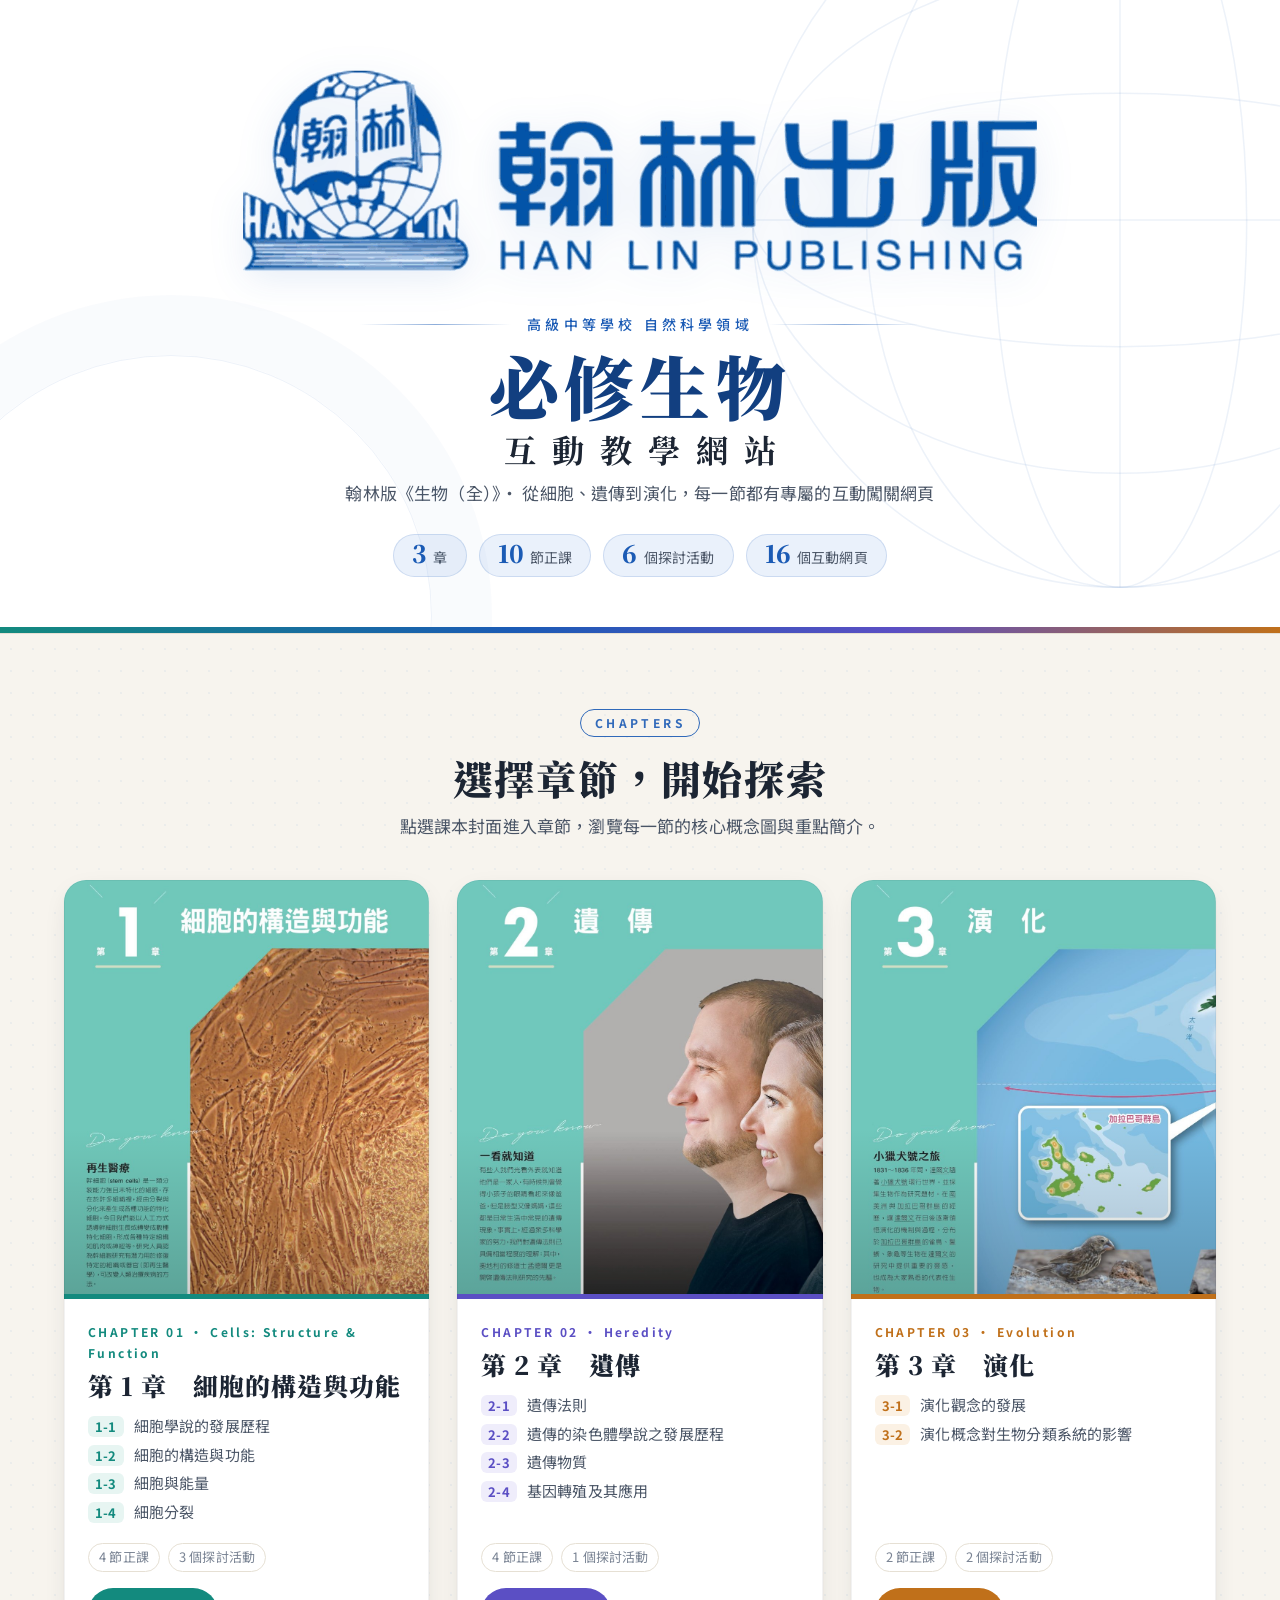
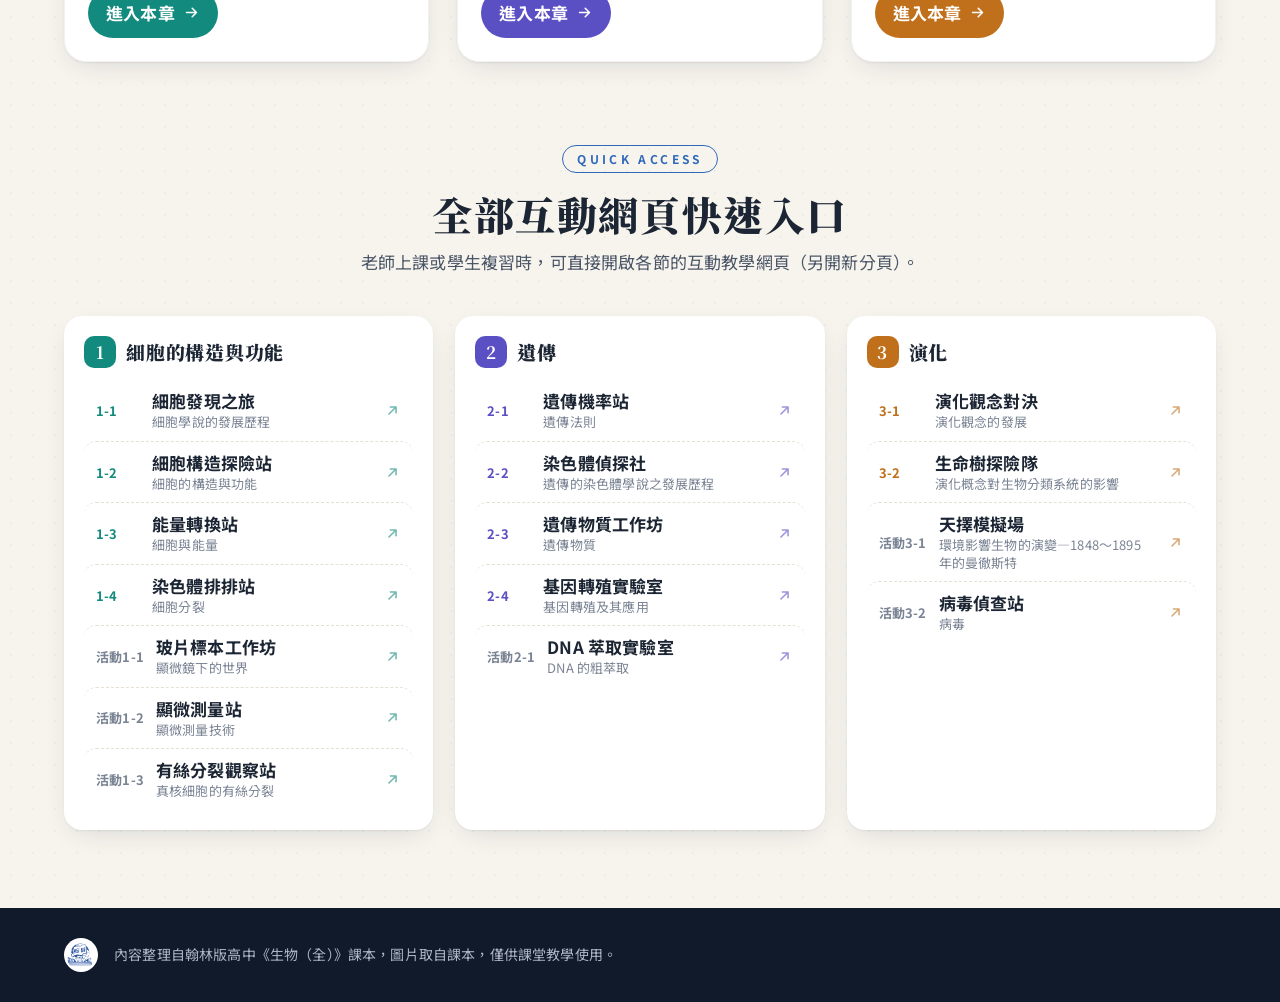
==== commit 9c2c8ef4: "style: 移除頁尾學校與 GitHub Pages 託管資訊" ====
--- a/index.html
+++ b/index.html
@@ -76,7 +76,7 @@
 <footer class="foot">
   <div class="foot-in">
     <img src="img/hanlin-logo.png" alt="" width="34" height="34">
-    <p>內容整理自翰林版高中《生物（全）》課本，圖片取自課本，僅供課堂教學使用。<br>各節互動教學網頁由臺北市立麗山高中生物科自編製作，發布於 GitHub Pages。</p>
+    <p>內容整理自翰林版高中《生物（全）》課本，圖片取自課本，僅供課堂教學使用。</p>
   </div>
 </footer>
 <div class="lightbox" id="lightbox" hidden>
